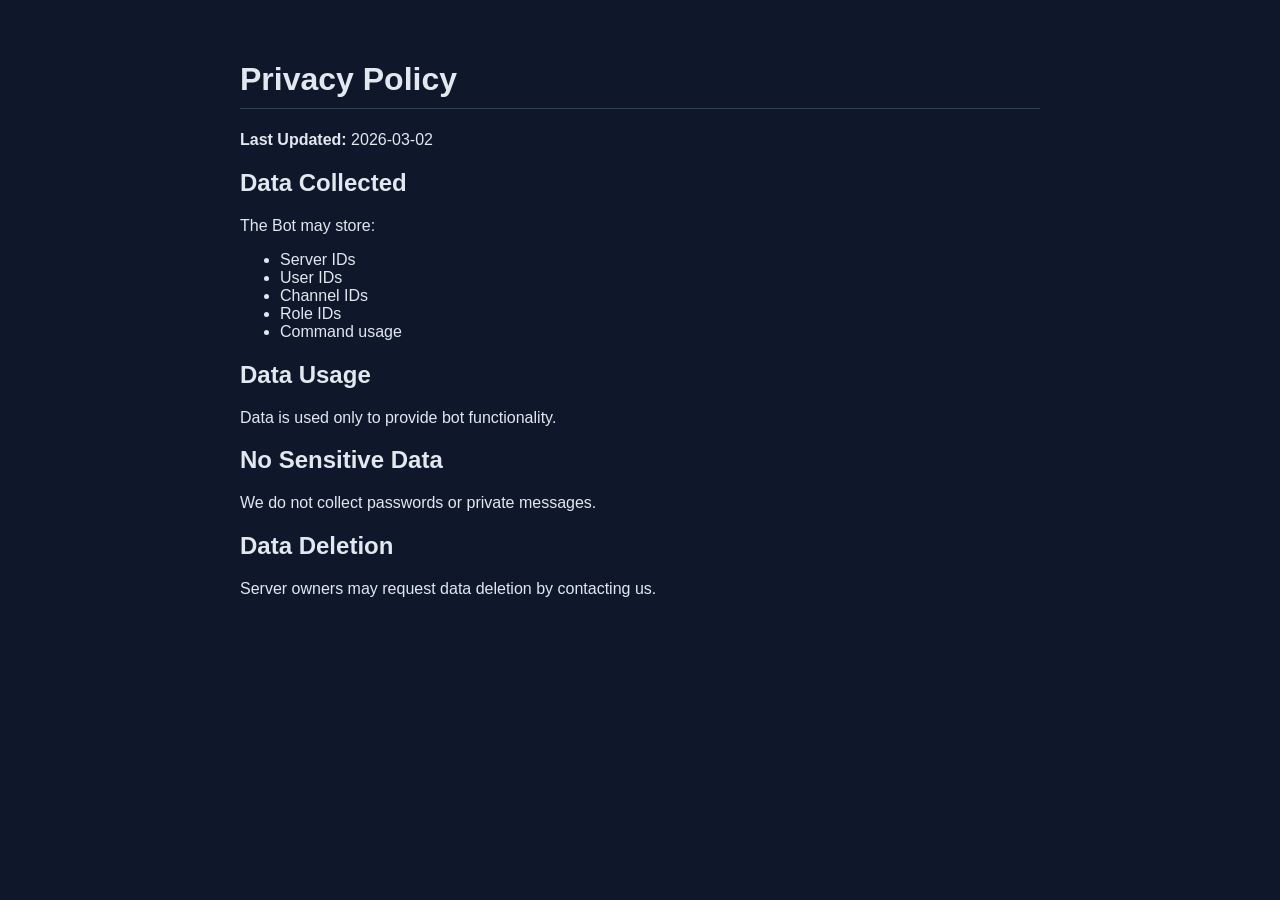
==== privacy.html @ 23da6651 "Create privacy.html" ====
<!DOCTYPE html>
<html lang="en">
<head>
<meta charset="UTF-8">
<title>KXR Discord Bot – Privacy Policy</title>
<style>
body { font-family: Arial, sans-serif; background:#0f172a; color:#e2e8f0; max-width:800px; margin:auto; padding:40px; }
h1 { border-bottom:1px solid #334155; padding-bottom:10px; }
</style>
</head>
<body>

<h1>Privacy Policy</h1>
<p><strong>Last Updated:</strong> 2026-03-02</p>

<h2>Data Collected</h2>
<p>The Bot may store:</p>
<ul>
<li>Server IDs</li>
<li>User IDs</li>
<li>Channel IDs</li>
<li>Role IDs</li>
<li>Command usage</li>
</ul>

<h2>Data Usage</h2>
<p>Data is used only to provide bot functionality.</p>

<h2>No Sensitive Data</h2>
<p>We do not collect passwords or private messages.</p>

<h2>Data Deletion</h2>
<p>Server owners may request data deletion by contacting us.</p>

</body>
</html>
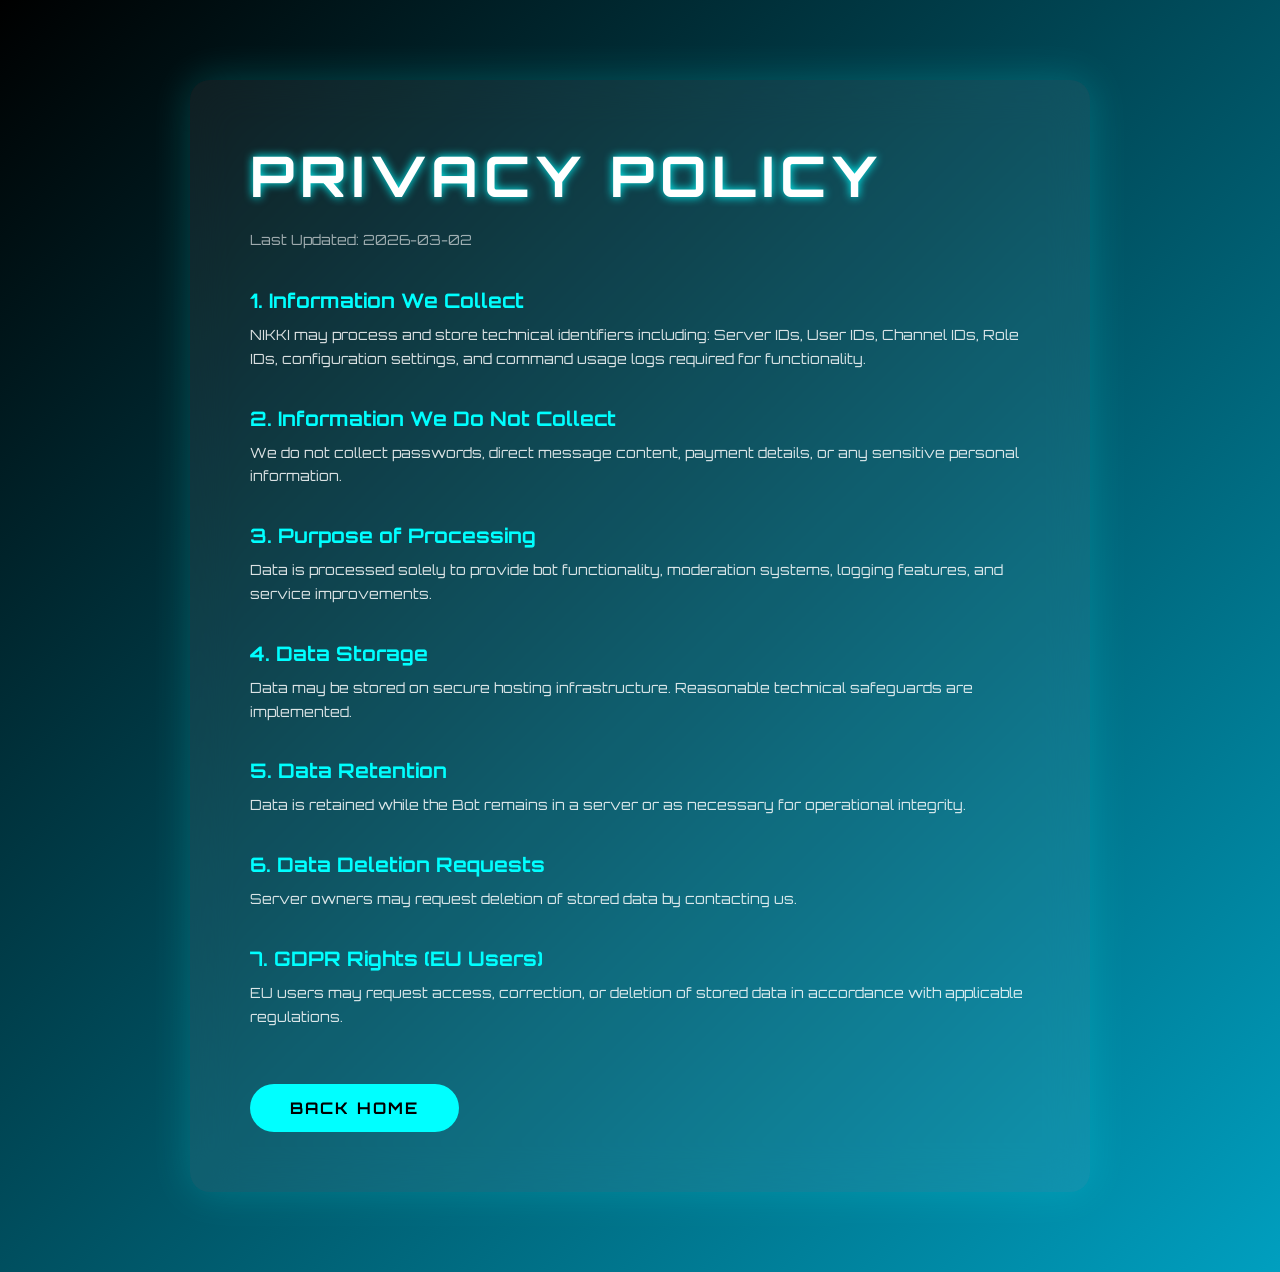
==== commit 5c1a42f0: "Update privacy.html" ====
--- a/privacy.html
+++ b/privacy.html
@@ -2,35 +2,60 @@
 <html lang="en">
 <head>
 <meta charset="UTF-8">
-<title>KXR Discord Bot – Privacy Policy</title>
-<style>
-body { font-family: Arial, sans-serif; background:#0f172a; color:#e2e8f0; max-width:800px; margin:auto; padding:40px; }
-h1 { border-bottom:1px solid #334155; padding-bottom:10px; }
-</style>
+<title>NIKKI – Privacy Policy</title>
+<link rel="stylesheet" href="style.css">
+<link href="https://fonts.googleapis.com/css2?family=Orbitron:wght@400;800&display=swap" rel="stylesheet">
 </head>
 <body>
 
-<h1>Privacy Policy</h1>
-<p><strong>Last Updated:</strong> 2026-03-02</p>
+<div class="card">
+<h1 class="glitch">PRIVACY POLICY</h1>
+<div class="subtitle">Last Updated: 2026-03-02</div>
 
-<h2>Data Collected</h2>
-<p>The Bot may store:</p>
-<ul>
-<li>Server IDs</li>
-<li>User IDs</li>
-<li>Channel IDs</li>
-<li>Role IDs</li>
-<li>Command usage</li>
-</ul>
+<h2>1. Information We Collect</h2>
+<p>
+NIKKI may process and store technical identifiers including:
+Server IDs, User IDs, Channel IDs, Role IDs, configuration settings,
+and command usage logs required for functionality.
+</p>
 
-<h2>Data Usage</h2>
-<p>Data is used only to provide bot functionality.</p>
+<h2>2. Information We Do Not Collect</h2>
+<p>
+We do not collect passwords, direct message content, payment details,
+or any sensitive personal information.
+</p>
 
-<h2>No Sensitive Data</h2>
-<p>We do not collect passwords or private messages.</p>
+<h2>3. Purpose of Processing</h2>
+<p>
+Data is processed solely to provide bot functionality,
+moderation systems, logging features, and service improvements.
+</p>
 
-<h2>Data Deletion</h2>
-<p>Server owners may request data deletion by contacting us.</p>
+<h2>4. Data Storage</h2>
+<p>
+Data may be stored on secure hosting infrastructure.
+Reasonable technical safeguards are implemented.
+</p>
+
+<h2>5. Data Retention</h2>
+<p>
+Data is retained while the Bot remains in a server or
+as necessary for operational integrity.
+</p>
+
+<h2>6. Data Deletion Requests</h2>
+<p>
+Server owners may request deletion of stored data by contacting us.
+</p>
+
+<h2>7. GDPR Rights (EU Users)</h2>
+<p>
+EU users may request access, correction, or deletion of stored data
+in accordance with applicable regulations.
+</p>
+
+<a class="btn" href="/">BACK HOME</a>
+</div>
 
 </body>
 </html>
--- a/style.css
+++ b/style.css
@@ -0,0 +1,82 @@
+*{
+margin:0;
+padding:0;
+box-sizing:border-box;
+}
+
+body{
+min-height:100vh;
+background:linear-gradient(-45deg,#020024,#090979,#00d4ff,#000);
+background-size:400% 400%;
+animation:bg 12s ease infinite;
+font-family:Orbitron,sans-serif;
+color:white;
+padding:80px 20px;
+}
+
+@keyframes bg{
+0%{background-position:0% 50%}
+50%{background-position:100% 50%}
+100%{background-position:0% 50%}
+}
+
+.card{
+max-width:900px;
+margin:auto;
+background:rgba(255,255,255,.06);
+padding:60px;
+border-radius:20px;
+backdrop-filter:blur(20px);
+box-shadow:0 0 40px #00ffff33;
+}
+
+.glitch{
+font-size:56px;
+letter-spacing:6px;
+text-shadow:0 0 10px cyan;
+margin-bottom:20px;
+}
+
+.subtitle{
+opacity:.6;
+margin-bottom:40px;
+font-size:14px;
+}
+
+h2{
+margin-top:35px;
+margin-bottom:10px;
+font-size:20px;
+color:#00ffff;
+}
+
+p{
+opacity:.85;
+line-height:1.7;
+margin-bottom:15px;
+font-size:14px;
+}
+
+ul{
+margin-left:20px;
+margin-bottom:20px;
+opacity:.85;
+}
+
+.btn{
+display:inline-block;
+margin-top:40px;
+padding:14px 40px;
+border-radius:40px;
+text-decoration:none;
+font-weight:700;
+letter-spacing:2px;
+background:#00ffff;
+color:black;
+transition:.3s;
+}
+
+.btn:hover{
+transform:scale(1.05);
+box-shadow:0 0 20px #00ffff;
+}
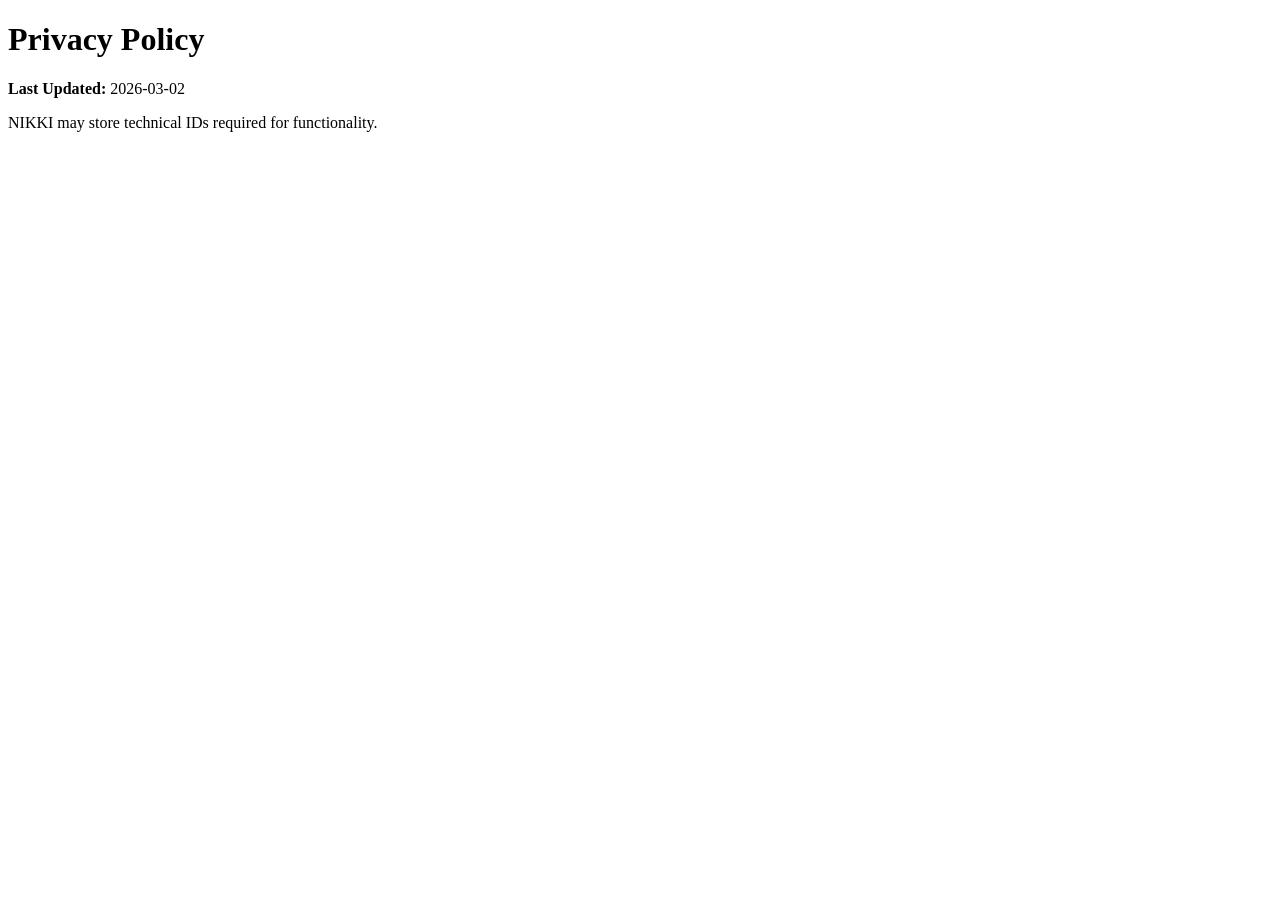
==== commit b853bd00: "Add files via upload" ====
--- a/privacy.html
+++ b/privacy.html
@@ -3,59 +3,11 @@
 <head>
 <meta charset="UTF-8">
 <title>NIKKI – Privacy Policy</title>
-<link rel="stylesheet" href="style.css">
-<link href="https://fonts.googleapis.com/css2?family=Orbitron:wght@400;800&display=swap" rel="stylesheet">
+<link rel="stylesheet" href="legal.css">
 </head>
 <body>
-
-<div class="card">
-<h1 class="glitch">PRIVACY POLICY</h1>
-<div class="subtitle">Last Updated: 2026-03-02</div>
-
-<h2>1. Information We Collect</h2>
-<p>
-NIKKI may process and store technical identifiers including:
-Server IDs, User IDs, Channel IDs, Role IDs, configuration settings,
-and command usage logs required for functionality.
-</p>
-
-<h2>2. Information We Do Not Collect</h2>
-<p>
-We do not collect passwords, direct message content, payment details,
-or any sensitive personal information.
-</p>
-
-<h2>3. Purpose of Processing</h2>
-<p>
-Data is processed solely to provide bot functionality,
-moderation systems, logging features, and service improvements.
-</p>
-
-<h2>4. Data Storage</h2>
-<p>
-Data may be stored on secure hosting infrastructure.
-Reasonable technical safeguards are implemented.
-</p>
-
-<h2>5. Data Retention</h2>
-<p>
-Data is retained while the Bot remains in a server or
-as necessary for operational integrity.
-</p>
-
-<h2>6. Data Deletion Requests</h2>
-<p>
-Server owners may request deletion of stored data by contacting us.
-</p>
-
-<h2>7. GDPR Rights (EU Users)</h2>
-<p>
-EU users may request access, correction, or deletion of stored data
-in accordance with applicable regulations.
-</p>
-
-<a class="btn" href="/">BACK HOME</a>
-</div>
-
+<h1>Privacy Policy</h1>
+<p><strong>Last Updated:</strong> 2026-03-02</p>
+<p>NIKKI may store technical IDs required for functionality.</p>
 </body>
 </html>
